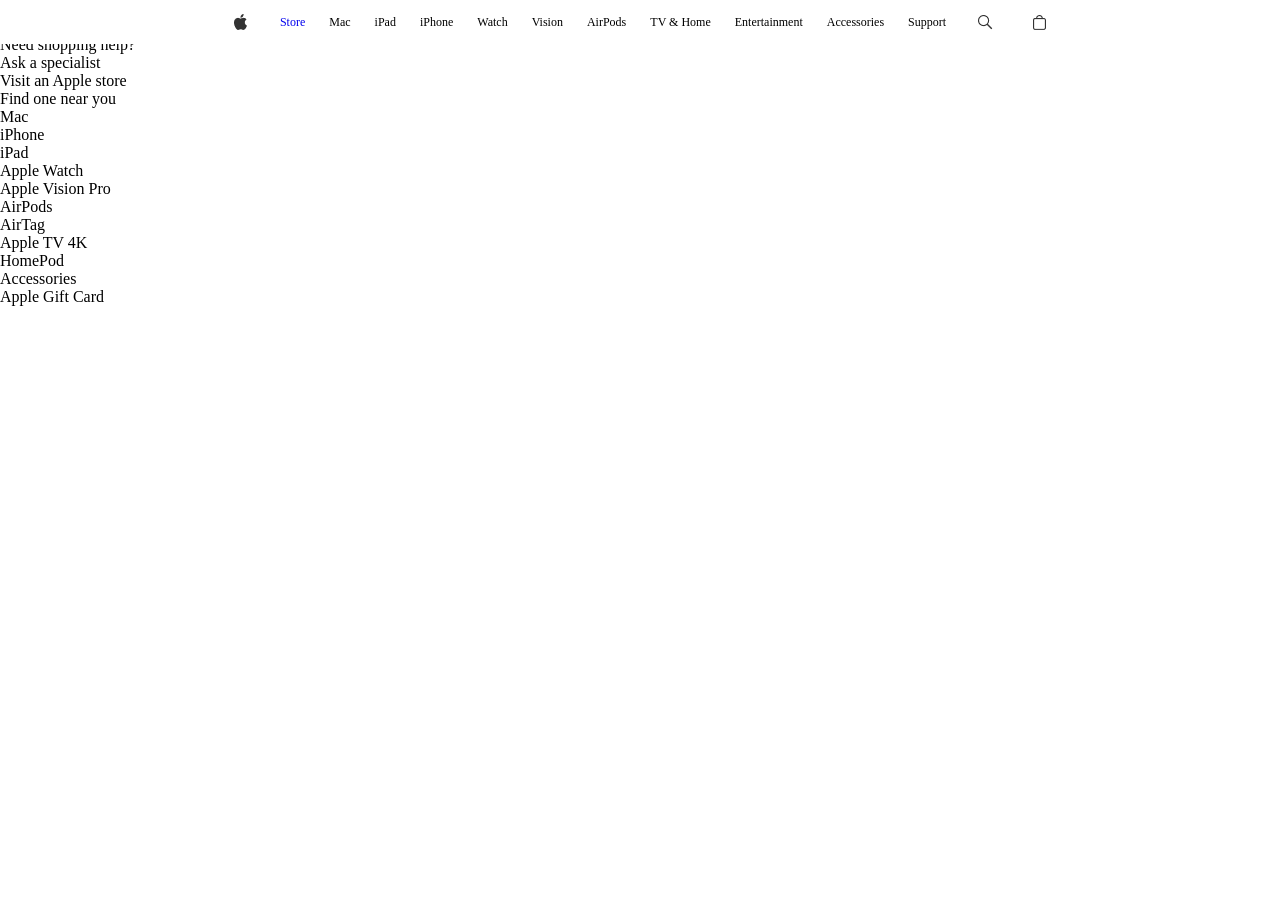
==== store.html @ a8eebcb2 "day2" ====
<!doctype html>
<html lang="en">
  <head>
    <meta charset="UTF-8" />
    <meta name="viewport" content="width=device-width, initial-scale=1.0" />
    <link rel="stylesheet" href="./store.css" />
    <title>Document</title>
  </head>
  <body>
    <header class="header center">
      <div class="header-icon center">
        <img src="./apple-icon.png" />
      </div>
      <a href="./store.html" class="header-link">Store</a>
      <span class="header-link">Mac</span>
      <span class="header-link">iPad</span>
      <span class="header-link">iPhone</span>
      <span class="header-link">Watch</span>
      <span class="header-link">Vision</span>
      <span class="header-link">AirPods</span>
      <span class="header-link">TV & Home</span>
      <span class="header-link">Entertainment</span>
      <span class="header-link">Accessories</span>
      <span class="header-link">Support</span>
      <div class="header-icon center">
        <img src="./search-icon.png" />
      </div>
      <div class="header-icon center">
        <img src="./store-icon.png" />
      </div>
    </header>
    <div>
        <div>
            <p>Store.</p>
            <p>Gift magic this holiday.</p>
        </div>
        <div>
            <div>
                <p>Need shopping help?</p>
                <p>Ask a specialist</p>
            </div>
            <div>
                <p>Visit an Apple store</p>
                <p>Find one near you</p>
            </div>
        </div>
    </div>
    <div>
        <div>Mac</div>
        <div>iPhone</div>
        <div>iPad</div>
        <div>Apple Watch</div>
        <div>Apple Vision Pro</div>
        <div>AirPods</div>
        <div>AirTag</div>
        <div>Apple TV 4K</div>
        <div>HomePod</div>
        <div>Accessories</div>
        <div>Apple Gift Card</div>
    </div>
  </body>
</html>
---- store.css ----
* {
  box-sizing: border-box;
  margin: 0;
  padding: 0;
  font-family: "Inter", serif;
}
.center {
  display: flex;
  align-items: center;
  justify-content: center;
}
.align-center {
  display: flex;
  align-items: center;
}
.justify-center {
  display: flex;
  justify-content: center;
}
.header {
  top: 0;
  z-index: 10;
  height: 44px;
  position: fixed;
  inset-inline: 0;
  column-gap: 24px;
  background-color: white;
}
.header-link {
  font-size: 12px;
  font-weight: 400;
  white-space: nowrap;
  text-decoration: none;
}
.header-icon {
  width: 30px;
}
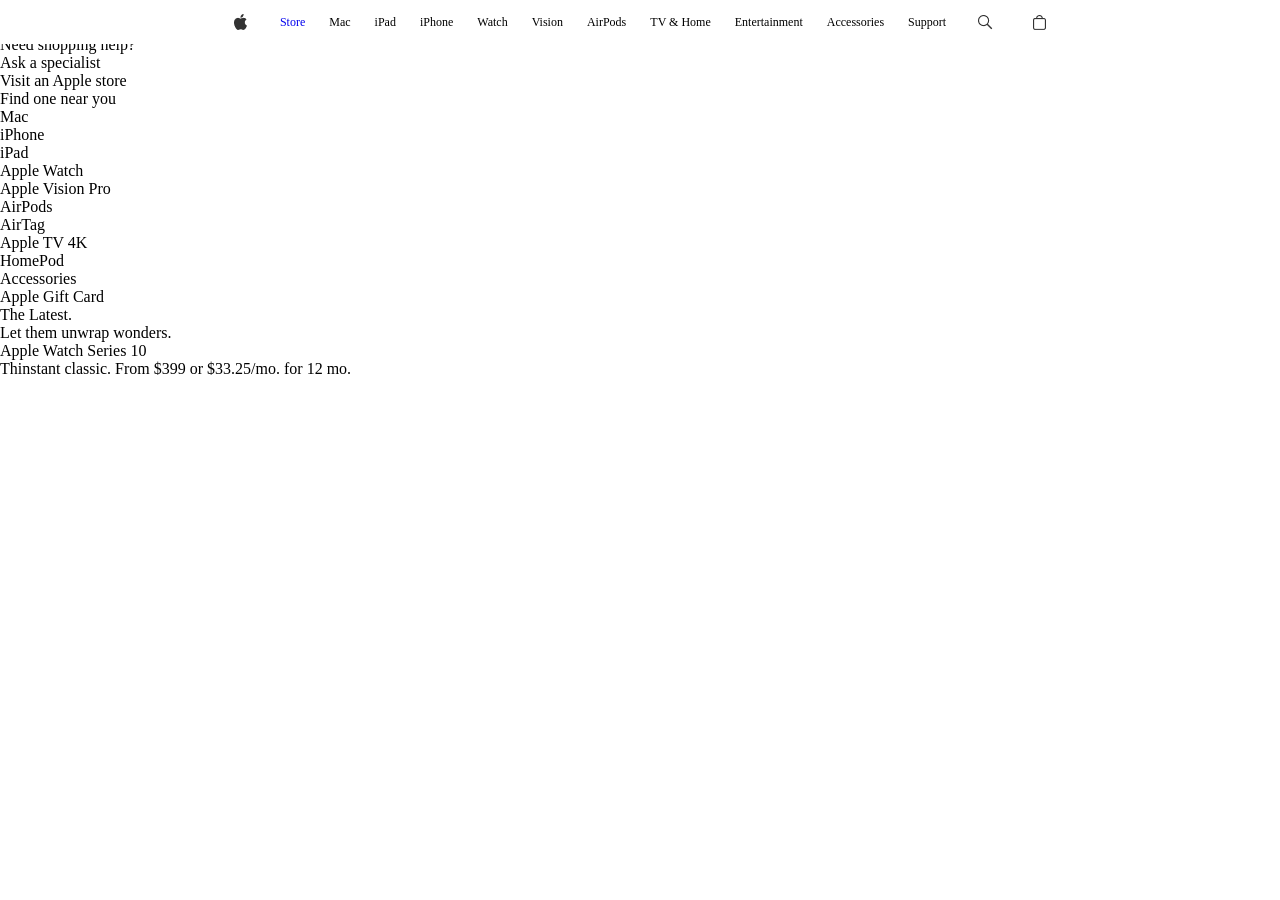
==== commit 1313550d: "day2" ====
--- a/store.html
+++ b/store.html
@@ -30,33 +30,47 @@
       </div>
     </header>
     <div>
+      <div>
+        <p>Store.</p>
+        <p>Gift magic this holiday.</p>
+      </div>
+      <div>
         <div>
-            <p>Store.</p>
-            <p>Gift magic this holiday.</p>
+          <p>Need shopping help?</p>
+          <p>Ask a specialist</p>
         </div>
         <div>
-            <div>
-                <p>Need shopping help?</p>
-                <p>Ask a specialist</p>
-            </div>
-            <div>
-                <p>Visit an Apple store</p>
-                <p>Find one near you</p>
-            </div>
+          <p>Visit an Apple store</p>
+          <p>Find one near you</p>
         </div>
+      </div>
     </div>
     <div>
-        <div>Mac</div>
-        <div>iPhone</div>
-        <div>iPad</div>
-        <div>Apple Watch</div>
-        <div>Apple Vision Pro</div>
-        <div>AirPods</div>
-        <div>AirTag</div>
-        <div>Apple TV 4K</div>
-        <div>HomePod</div>
-        <div>Accessories</div>
-        <div>Apple Gift Card</div>
+      <div>Mac</div>
+      <div>iPhone</div>
+      <div>iPad</div>
+      <div>Apple Watch</div>
+      <div>Apple Vision Pro</div>
+      <div>AirPods</div>
+      <div>AirTag</div>
+      <div>Apple TV 4K</div>
+      <div>HomePod</div>
+      <div>Accessories</div>
+      <div>Apple Gift Card</div>
+    </div>
+    <div>
+      <div>
+        <p>The Latest.</p>
+        <p>Let them unwrap wonders.</p>
+      </div>
+      <div>
+        <div>
+          <div>
+            <p>Apple Watch Series 10</p>
+            <p>Thinstant classic. From $399 or $33.25/mo. for 12 mo.</p>
+          </div>
+        </div>
+      </div>
     </div>
   </body>
 </html>
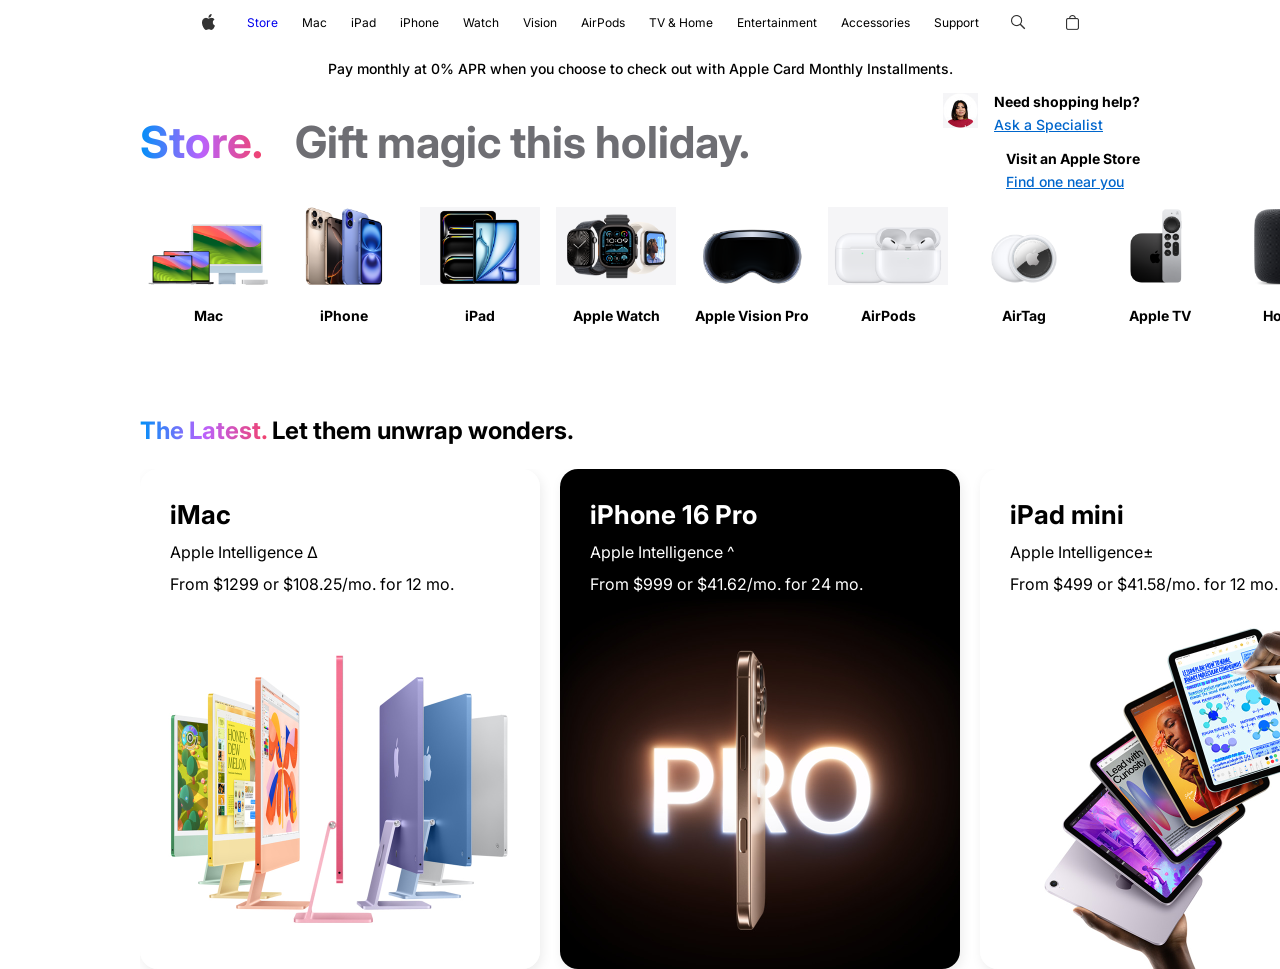
==== commit 1ac7afbd: "day4" ====
--- a/store.html
+++ b/store.html
@@ -7,67 +7,165 @@
     <title>Document</title>
   </head>
   <body>
-    <header class="header center">
-      <div class="header-icon center">
-        <img src="./apple-icon.png" />
+    <div class="layout">
+      <header class="header center">
+        <div class="header-icon center">
+          <img src="./apple-icon.png" />
+        </div>
+        <a href="./store.html" class="header-link">Store</a>
+        <span class="header-link">Mac</span>
+        <span class="header-link">iPad</span>
+        <span class="header-link">iPhone</span>
+        <span class="header-link">Watch</span>
+        <span class="header-link">Vision</span>
+        <span class="header-link">AirPods</span>
+        <span class="header-link">TV & Home</span>
+        <span class="header-link">Entertainment</span>
+        <span class="header-link">Accessories</span>
+        <span class="header-link">Support</span>
+        <div class="header-icon center">
+          <img src="./search-icon.png" />
+        </div>
+        <div class="header-icon center">
+          <img src="./store-icon.png" />
+        </div>
+      </header>
+      <div class="banner">
+        Pay monthly at 0% APR when you choose to check out with Apple Card
+        Monthly Installments.
       </div>
-      <a href="./store.html" class="header-link">Store</a>
-      <span class="header-link">Mac</span>
-      <span class="header-link">iPad</span>
-      <span class="header-link">iPhone</span>
-      <span class="header-link">Watch</span>
-      <span class="header-link">Vision</span>
-      <span class="header-link">AirPods</span>
-      <span class="header-link">TV & Home</span>
-      <span class="header-link">Entertainment</span>
-      <span class="header-link">Accessories</span>
-      <span class="header-link">Support</span>
-      <div class="header-icon center">
-        <img src="./search-icon.png" />
-      </div>
-      <div class="header-icon center">
-        <img src="./store-icon.png" />
-      </div>
-    </header>
-    <div>
-      <div>
-        <p>Store.</p>
-        <p>Gift magic this holiday.</p>
-      </div>
-      <div>
-        <div>
-          <p>Need shopping help?</p>
-          <p>Ask a specialist</p>
+      <div class="store">
+        <div class="store-header center">
+          <p class="header-title rainbow">Store.</p>
+          <p class="header-subtitle">Gift magic this holiday.</p>
         </div>
-        <div>
-          <p>Visit an Apple store</p>
-          <p>Find one near you</p>
+        <div class="store-support">
+          <div class="support-title">
+            <div class="support-icon">
+              <img src="./store-specialist.png" alt="" />
+            </div>
+            <div class="support-detail">
+              <p class="support-header">Need shopping help?</p>
+              <a href="" class="link">Ask a Specialist</a>
+            </div>
+          </div>
+          <div class="support-title">
+            <div class="support-icon"></div>
+            <div class="support-detail">
+              <p class="support-header">Visit an Apple Store</p>
+              <a href="" class="link">Find one near you</a>
+            </div>
+          </div>
         </div>
       </div>
-    </div>
-    <div>
-      <div>Mac</div>
-      <div>iPhone</div>
-      <div>iPad</div>
-      <div>Apple Watch</div>
-      <div>Apple Vision Pro</div>
-      <div>AirPods</div>
-      <div>AirTag</div>
-      <div>Apple TV 4K</div>
-      <div>HomePod</div>
-      <div>Accessories</div>
-      <div>Apple Gift Card</div>
-    </div>
-    <div>
-      <div>
-        <p>The Latest.</p>
-        <p>Let them unwrap wonders.</p>
+      <div class="category">
+        <div class="product">
+          <img src="./2.png" alt="" class="product-img" />
+          <p class="product-name">Mac</p>
+        </div>
+        <div class="product">
+          <img src="./3.png" alt="" class="product-img" />
+          <p class="product-name">iPhone</p>
+        </div>
+        <div class="product">
+          <img src="./4.png" alt="" class="product-img" />
+          <p class="product-name">iPad</p>
+        </div>
+        <div class="product">
+          <img src="./5.png" alt="" class="product-img" />
+          <p class="product-name">Apple Watch</p>
+        </div>
+        <div class="product">
+          <img src="./6.png" alt="" class="product-img" />
+          <p class="product-name">Apple Vision Pro</p>
+        </div>
+        <div class="product">
+          <img src="./7.png" alt="" class="product-img" />
+          <p class="product-name">AirPods</p>
+        </div>
+        <div class="product">
+          <img src="./8.png" alt="" class="product-img" />
+          <p class="product-name">AirTag</p>
+        </div>
+        <div class="product">
+          <img src="./9.png" alt="" class="product-img" />
+          <p class="product-name">Apple TV</p>
+        </div>
+        <div class="product">
+          <img src="./10.png" alt="" class="product-img" />
+          <p class="product-name">HomePod</p>
+        </div>
+        <div class="product">
+          <img src="./11.png" alt="" class="product-img" />
+          <p class="product-name">Accessories</p>
+        </div>
+        <div class="product">
+          <img src="./1.png" alt="" class="product-img" />
+          <p class="product-name">Apple Gift Card</p>
+        </div>
       </div>
-      <div>
-        <div>
-          <div>
-            <p>Apple Watch Series 10</p>
-            <p>Thinstant classic. From $399 or $33.25/mo. for 12 mo.</p>
+      <div class="latest-product">
+        <div class="lt-header">
+          <p class="lt-header-title rainbow">The Latest.</p>
+          <p class="lt-header-subtitle">Let them unwrap wonders.</p>
+        </div>
+        <div class="lt-card">
+          <div class="card" style="background-image: url(./1.jpeg)">
+            <p class="title">iMac</p>
+            <p class="subtitle">Apple Intelligence ∆</p>
+            <p class="subtitle">From $1299 or $108.25/mo. for 12 mo.</p>
+          </div>
+          <div class="card" style="background-image: url(./2.jpeg)">
+            <p class="title white-text">iPhone 16 Pro</p>
+            <p class="subtitle white-text">Apple Intelligence ^</p>
+            <p class="subtitle white-text">From $999 or $41.62/mo. for 24 mo.</p>
+          </div>
+          <div class="card" style="background-image: url(./3.jpeg)">
+            <p class="title">iPad mini</p>
+            <p class="subtitle">Apple Intelligence±</p>
+            <p class="subtitle">From $499 or $41.58/mo. for 12 mo.</p>
+          </div>
+          <div class="card" style="background-image: url(./4.jpeg)">
+            <p class="title">Apple Watch Series 10</p>
+            <p class="subtitle">Thinstant classic.</p>
+            <p class="subtitle">From $399 or $33.25/mo. for 12 mo.</p>
+          </div>
+          <div class="card" style="background-image: url(./5.jpeg)">
+            <p class="title">AirPods 4</p>
+            <p class="subtitle">Iconic. Now supersonic.</p>
+            <p class="subtitle">
+              Starting at $129 with Active Noise Cancellation $179
+            </p>
+          </div>
+          <div class="card" style="background-image: url(./6.jpeg)">
+            <p class="title white-text">iPhone 16</p>
+            <p class="subtitle white-text">Apple Intelligence ∆</p>
+            <p class="subtitle white-text">From $799 or $33.29/mo. for 24 mo.</p>
+          </div>
+          <div class="card" style="background-image: url(./7.jpeg)">
+            <p class="title white-text">Apple Watch Ultra 2</p>
+            <p class="subtitle white-text">New finish. Never quit.</p>
+            <p class="subtitle white-text">From $799 or $66.58/mo. for 12 mo.</p>
+          </div>
+          <div class="card" style="background-image: url(./8.jpeg)">
+            <p class="title">Apple Vision Pro</p>
+            <p class="subtitle">Welcome to the era of spatial computing.</p>
+            <p class="subtitle">From $3499</p>
+          </div>
+          <div class="card" style="background-image: url(./9.jpeg)">
+            <p class="title">MacBook Air</p>
+            <p class="subtitle">Designed to go places.</p>
+            <p class="subtitle">From $999 or $83.25/mo. for 12 mo.</p>
+          </div>
+          <div class="card" style="background-image: url(./10.jpeg)">
+            <p class="title white-text">iPad Pro</p>
+            <p class="subtitle white-text">Apple Intelligence±</p>
+            <p class="subtitle white-text">From $999 or $83.25/mo. for 12 mo.</p>
+          </div>
+          <div class="card" style="background-image: url(./11.jpeg)">
+            <p class="title">iPad Air</p>
+            <p class="subtitle">Apple Intelligence±</p>
+            <p class="subtitle">From $599 or $49.91/mo. for 12 mo.</p>
           </div>
         </div>
       </div>
--- a/store.css
+++ b/store.css
@@ -1,8 +1,13 @@
+@import url("https://fonts.googleapis.com/css2?family=Inter:ital,opsz,wght@0,14..32,100..900;1,14..32,100..900&display=swap");
+
 * {
   box-sizing: border-box;
   margin: 0;
   padding: 0;
   font-family: "Inter", serif;
+}
+.layout {
+  padding: 0 140px;
 }
 .center {
   display: flex;
@@ -34,4 +39,124 @@
 }
 .header-icon {
   width: 30px;
+}
+.banner {
+  text-align: center;
+  font-size: 14px;
+  font-weight: 500;
+  padding: 16px 31px;
+  margin-top: 44px;
+}
+.store {
+  display: flex;
+  justify-content: space-between;
+}
+.store-header {
+  column-gap: 32px;
+}
+.rainbow {
+  color: transparent;
+  background: linear-gradient(90deg, #0090f7 0%, #ba62fc 50%, #f2416b 100%);
+  -webkit-background-clip: text;
+  background-clip: text;
+}
+.header-title {
+  font-size: 44px;
+  font-weight: 700;
+}
+.header-subtitle {
+  font-size: 44px;
+  font-weight: 700;
+  color: #6e6e73;
+}
+.store-support {
+  display: flex;
+  row-gap: 16px;
+  flex-direction: column;
+}
+.support-title {
+  display: flex;
+  column-gap: 16px;
+  justify-content: space-between;
+}
+.support-icon {
+  width: 35px;
+  height: 35px;
+}
+.support-header {
+  font-size: 14px;
+  font-weight: 700;
+  margin-bottom: 4px;
+}
+.link {
+  font-size: 14px;
+  font-weight: 500;
+  color: #0066cc;
+}
+.category {
+  display: flex;
+  justify-content: space-between;
+  margin-bottom: 80px;
+}
+.product {
+  width: 136px;
+  height: 145px;
+  padding: 16px 8px;
+}
+.product-img {
+  width: 120px;
+  height: 78px;
+}
+.product-name {
+  font-size: 14px;
+  font-weight: 700;
+  padding-top: 18px;
+  text-align: center;
+}
+.lt-header {
+  display: flex;
+  column-gap: 4px;
+  align-items: center;
+  margin-bottom: 24px;
+}
+.lt-header-title {
+  font-size: 24px;
+  font-weight: 700;
+}
+.lt-header-subtitle {
+  font-size: 24px;
+  font-weight: 700;
+}
+.card {
+  width: 400px;
+  height: 500px;
+  padding: 30px;
+  display: flex;
+  flex-shrink: 0;
+  cursor: pointer;
+  row-gap: 12px;
+  border-radius: 18px;
+  flex-direction: column;
+  scroll-snap-align: start;
+  box-shadow: rgba(0, 0, 0, 0.08) 2px 4px 12px 0px;
+  background-position: center;
+  background-repeat: no-repeat;
+  background-size: cover;
+}
+.title {
+  font-size: 26px;
+  font-weight: 700;
+}
+.white-text {
+  color: white;
+}
+.lt-card {
+  width: 100vw;
+  display: flex;
+  column-gap: 20px;
+  overflow-x: scroll;
+  scroll-snap-type: x mandatory;
+}
+.lt-card::-webkit-scrollbar {
+  display: none;
 }
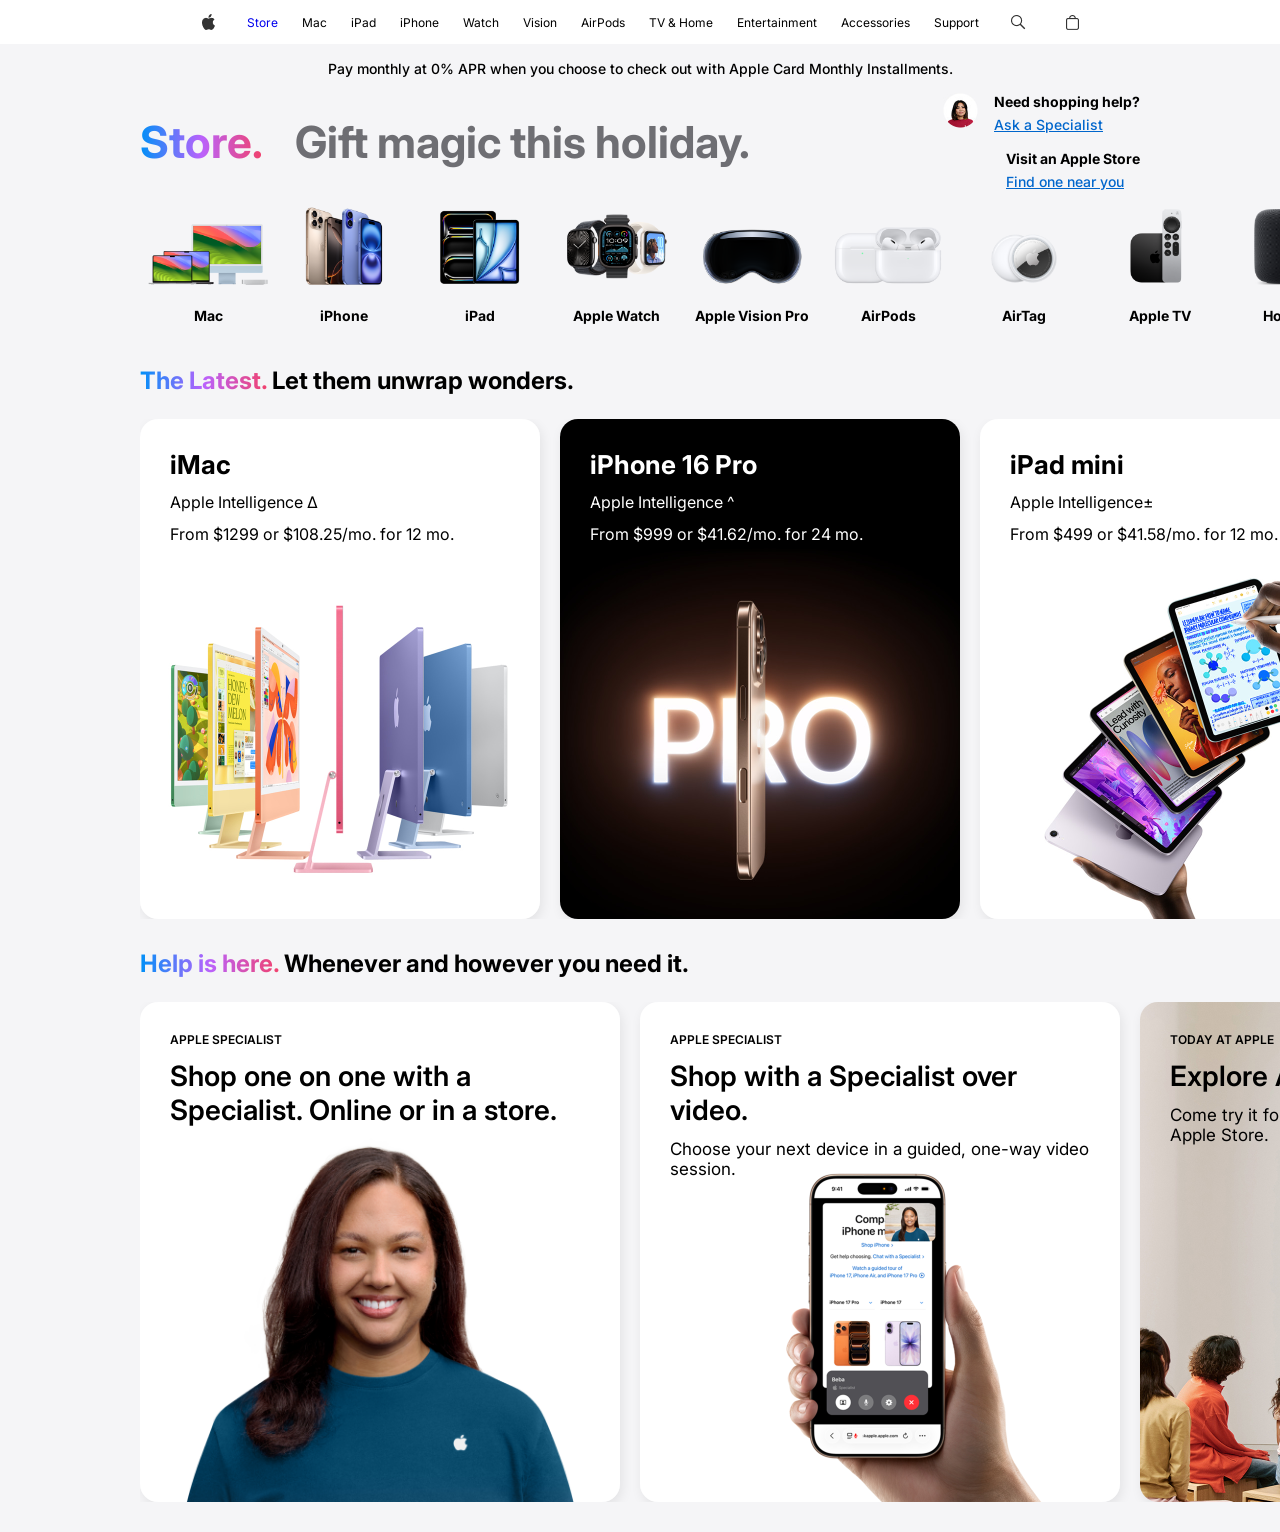
==== commit 01f81bde: "day4" ====
--- a/store.html
+++ b/store.html
@@ -42,7 +42,7 @@
         <div class="store-support">
           <div class="support-title">
             <div class="support-icon">
-              <img src="./store-specialist.png" alt="" />
+              <img src="./store-specialist.png" alist="" />
             </div>
             <div class="support-detail">
               <p class="support-header">Need shopping help?</p>
@@ -60,56 +60,56 @@
       </div>
       <div class="category">
         <div class="product">
-          <img src="./2.png" alt="" class="product-img" />
+          <img src="./2.png" alist="" class="product-img" />
           <p class="product-name">Mac</p>
         </div>
         <div class="product">
-          <img src="./3.png" alt="" class="product-img" />
+          <img src="./3.png" alist="" class="product-img" />
           <p class="product-name">iPhone</p>
         </div>
         <div class="product">
-          <img src="./4.png" alt="" class="product-img" />
+          <img src="./4.png" alist="" class="product-img" />
           <p class="product-name">iPad</p>
         </div>
         <div class="product">
-          <img src="./5.png" alt="" class="product-img" />
+          <img src="./5.png" alist="" class="product-img" />
           <p class="product-name">Apple Watch</p>
         </div>
         <div class="product">
-          <img src="./6.png" alt="" class="product-img" />
+          <img src="./6.png" alist="" class="product-img" />
           <p class="product-name">Apple Vision Pro</p>
         </div>
         <div class="product">
-          <img src="./7.png" alt="" class="product-img" />
+          <img src="./7.png" alist="" class="product-img" />
           <p class="product-name">AirPods</p>
         </div>
         <div class="product">
-          <img src="./8.png" alt="" class="product-img" />
+          <img src="./8.png" alist="" class="product-img" />
           <p class="product-name">AirTag</p>
         </div>
         <div class="product">
-          <img src="./9.png" alt="" class="product-img" />
+          <img src="./9.png" alist="" class="product-img" />
           <p class="product-name">Apple TV</p>
         </div>
         <div class="product">
-          <img src="./10.png" alt="" class="product-img" />
+          <img src="./10.png" alist="" class="product-img" />
           <p class="product-name">HomePod</p>
         </div>
         <div class="product">
-          <img src="./11.png" alt="" class="product-img" />
+          <img src="./11.png" alist="" class="product-img" />
           <p class="product-name">Accessories</p>
         </div>
         <div class="product">
-          <img src="./1.png" alt="" class="product-img" />
+          <img src="./1.png" alist="" class="product-img" />
           <p class="product-name">Apple Gift Card</p>
         </div>
       </div>
-      <div class="latest-product">
-        <div class="lt-header">
-          <p class="lt-header-title rainbow">The Latest.</p>
-          <p class="lt-header-subtitle">Let them unwrap wonders.</p>
-        </div>
-        <div class="lt-card">
+      <div class="list">
+        <div class="list-header">
+          <p class="list-header-title rainbow">The Latest.</p>
+          <p class="list-header-subtitle">Let them unwrap wonders.</p>
+        </div>
+        <div class="list-card">
           <div class="card" style="background-image: url(./1.jpeg)">
             <p class="title">iMac</p>
             <p class="subtitle">Apple Intelligence ∆</p>
@@ -118,7 +118,9 @@
           <div class="card" style="background-image: url(./2.jpeg)">
             <p class="title white-text">iPhone 16 Pro</p>
             <p class="subtitle white-text">Apple Intelligence ^</p>
-            <p class="subtitle white-text">From $999 or $41.62/mo. for 24 mo.</p>
+            <p class="subtitle white-text">
+              From $999 or $41.62/mo. for 24 mo.
+            </p>
           </div>
           <div class="card" style="background-image: url(./3.jpeg)">
             <p class="title">iPad mini</p>
@@ -140,12 +142,16 @@
           <div class="card" style="background-image: url(./6.jpeg)">
             <p class="title white-text">iPhone 16</p>
             <p class="subtitle white-text">Apple Intelligence ∆</p>
-            <p class="subtitle white-text">From $799 or $33.29/mo. for 24 mo.</p>
+            <p class="subtitle white-text">
+              From $799 or $33.29/mo. for 24 mo.
+            </p>
           </div>
           <div class="card" style="background-image: url(./7.jpeg)">
-            <p class="title white-text">Apple Watch Ultra 2</p>
+            <p class="title white-text">Apple Watch Ulistra 2</p>
             <p class="subtitle white-text">New finish. Never quit.</p>
-            <p class="subtitle white-text">From $799 or $66.58/mo. for 12 mo.</p>
+            <p class="subtitle white-text">
+              From $799 or $66.58/mo. for 12 mo.
+            </p>
           </div>
           <div class="card" style="background-image: url(./8.jpeg)">
             <p class="title">Apple Vision Pro</p>
@@ -160,7 +166,9 @@
           <div class="card" style="background-image: url(./10.jpeg)">
             <p class="title white-text">iPad Pro</p>
             <p class="subtitle white-text">Apple Intelligence±</p>
-            <p class="subtitle white-text">From $999 or $83.25/mo. for 12 mo.</p>
+            <p class="subtitle white-text">
+              From $999 or $83.25/mo. for 12 mo.
+            </p>
           </div>
           <div class="card" style="background-image: url(./11.jpeg)">
             <p class="title">iPad Air</p>
@@ -169,6 +177,52 @@
           </div>
         </div>
       </div>
+      <div class="list">
+        <div class="list-header">
+          <p class="list-header-title rainbow">Help is here.</p>
+          <p class="list-header-subtitle">Whenever and however you need it.</p>
+        </div>
+        <div class="card-list">
+          <div class="help-card" style="background-image: url(./1-1.jpg)">
+            <p class="help-header">APPLE SPECIALIST</p>
+            <p class="help-title">
+              Shop one on one with a Specialist. Online or in a store.
+            </p>
+            <p class="help-subtitle"></p>
+          </div>
+          <div class="help-card" style="background-image: url(./1-2.jpg)">
+            <p class="help-header">APPLE SPECIALIST</p>
+            <p class="help-title">Shop with a Specialist over video.</p>
+            <p class="help-subtitle">
+              Choose your next device in a guided, one-way video session.
+            </p>
+          </div>
+          <div class="help-card" style="background-image: url(./1-3.jpg)">
+            <p class="help-header">TODAY AT APPLE</p>
+            <p class="help-title">Explore Apple Intelligence</p>
+            <p class="help-subtitle">
+              Come try it for yourself in a free session at the Apple Store.
+            </p>
+          </div>
+          <div class="help-card" style="background-image: url(./1-4.jpg)">
+            <p class="help-header">TODAY AT APPLE</p>
+            <p class="help-title">Join free sessions at your Apple Store.</p>
+            <p class="help-subtitle">
+              Learn about the lates features and how to go further with your
+              Apple devices.
+            </p>
+          </div>
+          <div class="help-card" style="background-image: url(./1-5.jpg)">
+            <p class="help-header">PERSONAL SETUP</p>
+            <p class="help-title">
+              Set up your new device with help from a Specialist.
+            </p>
+            <p class="help-subtitle">
+              Set up your new device with help from a Specialist.
+            </p>
+          </div>
+        </div>
+      </div>
     </div>
   </body>
 </html>
--- a/store.css
+++ b/store.css
@@ -8,6 +8,8 @@
 }
 .layout {
   padding: 0 140px;
+  overflow-x: hidden;
+  background-color: #f5f5f7;
 }
 .center {
   display: flex;
@@ -96,7 +98,6 @@
 .category {
   display: flex;
   justify-content: space-between;
-  margin-bottom: 80px;
 }
 .product {
   width: 136px;
@@ -113,17 +114,17 @@
   padding-top: 18px;
   text-align: center;
 }
-.lt-header {
+.list-header {
   display: flex;
   column-gap: 4px;
   align-items: center;
   margin-bottom: 24px;
 }
-.lt-header-title {
+.list-header-title {
   font-size: 24px;
   font-weight: 700;
 }
-.lt-header-subtitle {
+.list-header-subtitle {
   font-size: 24px;
   font-weight: 700;
 }
@@ -150,13 +151,56 @@
 .white-text {
   color: white;
 }
-.lt-card {
+.list-card {
   width: 100vw;
   display: flex;
   column-gap: 20px;
   overflow-x: scroll;
   scroll-snap-type: x mandatory;
-}
-.lt-card::-webkit-scrollbar {
+  padding-right: 280px;
+}
+.list-card::-webkit-scrollbar {
+  display: none;
+}
+.list {
+  margin:  30px 0;
+}
+.help-card {
+  width: 480px;
+  height: 500px;
+  padding: 30px;
+  display: flex;
+  flex-shrink: 0;
+  cursor: pointer;
+  row-gap: 12px;
+  border-radius: 18px;
+  flex-direction: column;
+  scroll-snap-align: start;
+  box-shadow: rgba(0, 0, 0, 0.08) 2px 4px 12px 0px;
+  background-position: center;
+  background-repeat: no-repeat;
+  background-size: cover;
+}
+.card-list {
+  width: 100vw;
+  display: flex;
+  column-gap: 20px;
+  overflow-x: scroll;
+  scroll-snap-type: x mandatory;
+  padding-right: 280px;
+}
+.help-header {
+  font-size: 12px;
+  font-weight: 600;
+}
+.help-title {
+  font-size: 28px;
+  font-weight: 600;
+}
+.help-subtitle {
+  font-size: 17px;
+  font-weight: 400;
+}
+.card-list::-webkit-scrollbar {
   display: none;
 }
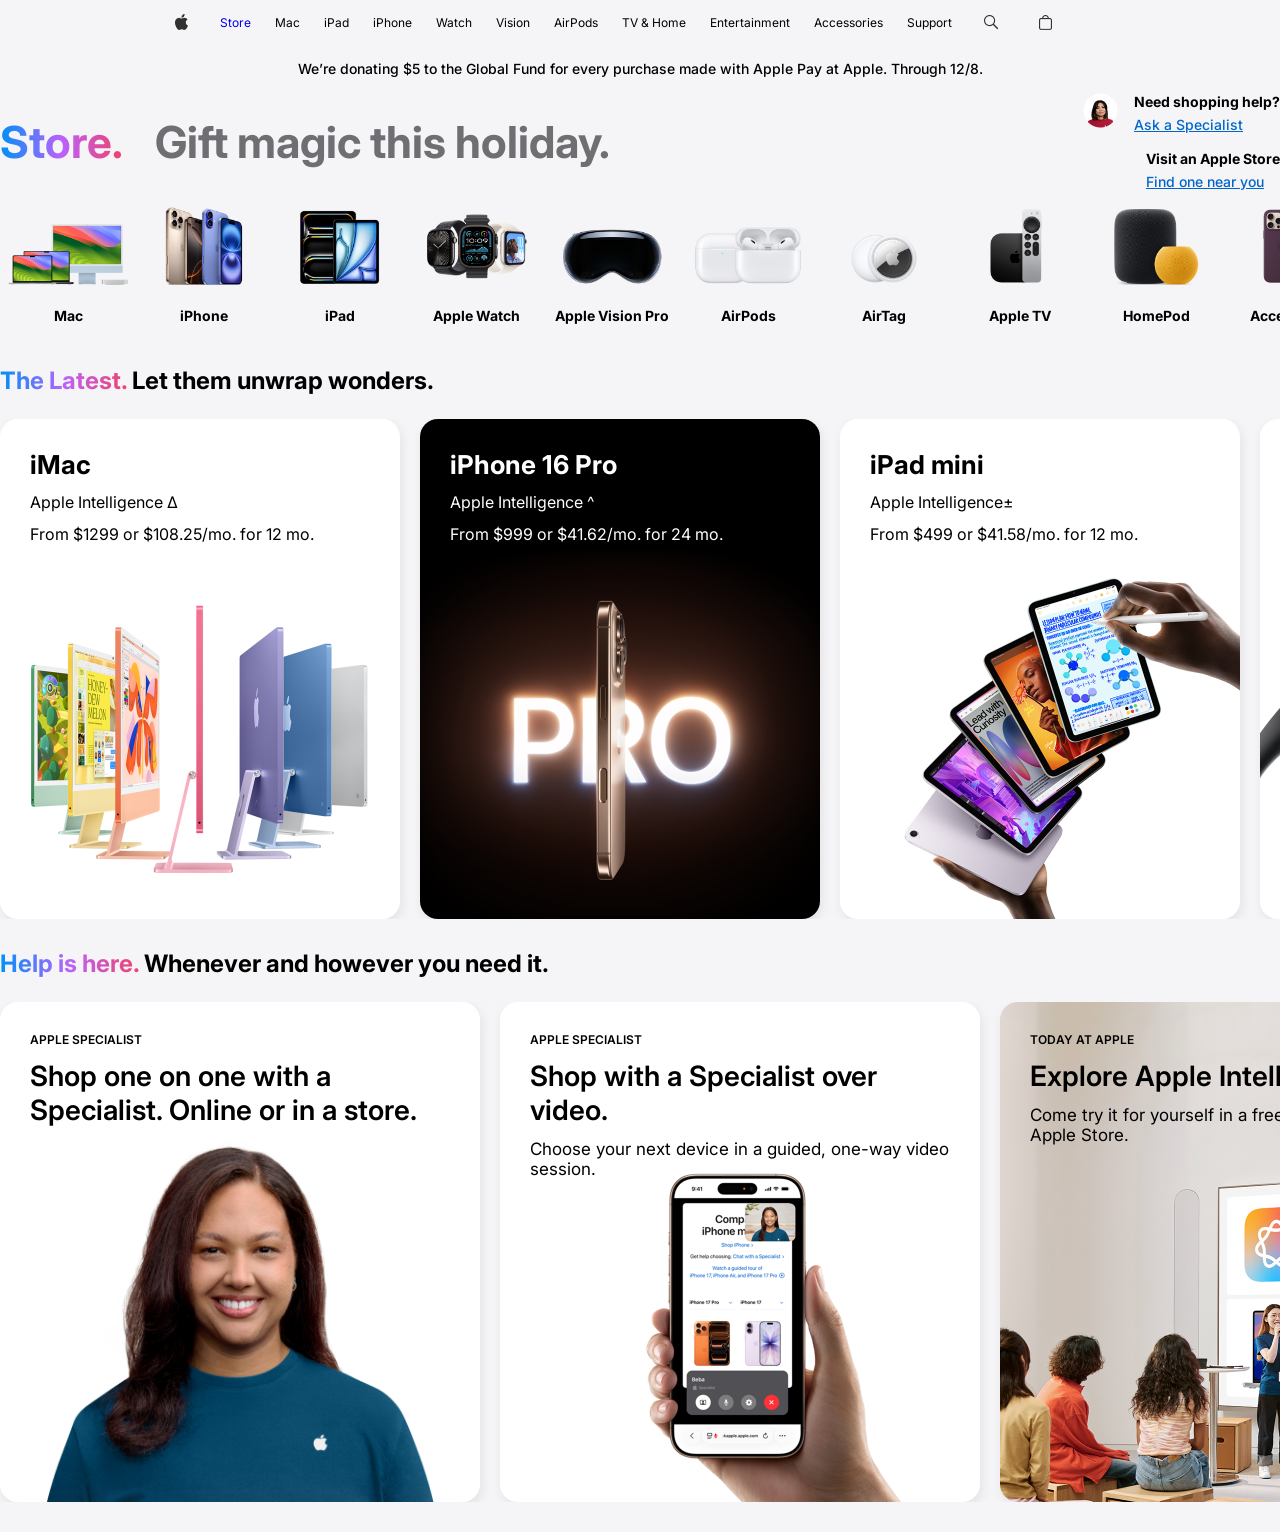
==== commit e057e3c8: "responsive" ====
--- a/store.html
+++ b/store.html
@@ -9,31 +9,40 @@
   <body>
     <div class="layout">
       <header class="header center">
+      <div class="header-icon center">
+        <img src="./apple-logo.png" alt="Apple Logo" />
+      </div>
+
+      <a href="./store.html" class="header-link">Store</a>
+      <span class="header-link">Mac</span>
+      <span class="header-link">iPad</span>
+      <span class="header-link">iPhone</span>
+      <span class="header-link">Watch</span>
+      <span class="header-link">Vision</span>
+      <span class="header-link">AirPods</span>
+      <span class="header-link">TV & Home</span>
+      <span class="header-link">Entertainment</span>
+      <span class="header-link">Accessories</span>
+      <span class="header-link">Support</span>
+
+      <div class="header-icons center">
         <div class="header-icon center">
-          <img src="./apple-icon.png" />
-        </div>
-        <a href="./store.html" class="header-link">Store</a>
-        <span class="header-link">Mac</span>
-        <span class="header-link">iPad</span>
-        <span class="header-link">iPhone</span>
-        <span class="header-link">Watch</span>
-        <span class="header-link">Vision</span>
-        <span class="header-link">AirPods</span>
-        <span class="header-link">TV & Home</span>
-        <span class="header-link">Entertainment</span>
-        <span class="header-link">Accessories</span>
-        <span class="header-link">Support</span>
+          <img src="./search-icon.png" alt="Search Icon" />
+        </div>
+
         <div class="header-icon center">
-          <img src="./search-icon.png" />
-        </div>
+          <img src="./cart-icon.png" alt="Cart Icon" />
+        </div>
+
         <div class="header-icon center">
-          <img src="./store-icon.png" />
-        </div>
-      </header>
-      <div class="banner">
-        Pay monthly at 0% APR when you choose to check out with Apple Card
-        Monthly Installments.
-      </div>
+          <img src="./menu-icon.png" alt="Menu Icon" class="menu-icon" />
+        </div>
+      </div>
+    </header>
+      <div class="donation-banner">
+      We’re donating $5 to the Global Fund for every purchase made with
+      Apple Pay at Apple. Through 12/8.
+    </div>
       <div class="store">
         <div class="store-header center">
           <p class="header-title rainbow">Store.</p>
--- a/store.css
+++ b/store.css
@@ -6,8 +6,7 @@
   padding: 0;
   font-family: "Inter", serif;
 }
-.layout {
-  padding: 0 140px;
+body {
   overflow-x: hidden;
   background-color: #f5f5f7;
 }
@@ -31,23 +30,34 @@
   position: fixed;
   inset-inline: 0;
   column-gap: 24px;
-  background-color: white;
-}
+  background-color: #f5f5f7;
+}
+
 .header-link {
   font-size: 12px;
   font-weight: 400;
   white-space: nowrap;
   text-decoration: none;
 }
+
+.header-icons {
+  column-gap: 24px;
+}
+
 .header-icon {
   width: 30px;
 }
-.banner {
-  text-align: center;
-  font-size: 14px;
+
+.menu-icon {
+  display: none;
+}
+.donation-banner {
+  font-size: 14px;
+  margin-top: 44px;
+  color: black;
   font-weight: 500;
   padding: 16px 31px;
-  margin-top: 44px;
+  text-align: center;
 }
 .store {
   display: flex;
@@ -157,13 +167,12 @@
   column-gap: 20px;
   overflow-x: scroll;
   scroll-snap-type: x mandatory;
-  padding-right: 280px;
 }
 .list-card::-webkit-scrollbar {
   display: none;
 }
 .list {
-  margin:  30px 0;
+  margin: 30px 0;
 }
 .help-card {
   width: 480px;
@@ -187,7 +196,6 @@
   column-gap: 20px;
   overflow-x: scroll;
   scroll-snap-type: x mandatory;
-  padding-right: 280px;
 }
 .help-header {
   font-size: 12px;
@@ -203,4 +211,31 @@
 }
 .card-list::-webkit-scrollbar {
   display: none;
-}+}
+@media (max-width: 1279px) {
+  .header {
+    height: 48px;
+    justify-content: space-between;
+  }
+
+  .header-link {
+    display: none;
+  }
+
+  .header-icons {
+    column-gap: 0;
+  }
+
+  .header-icon {
+    width: 48px;
+  }
+
+  .menu-icon {
+    display: block;
+  }
+
+  .donation-banner {
+    margin-top: 48px;
+    padding-block: 12px;
+  }
+}
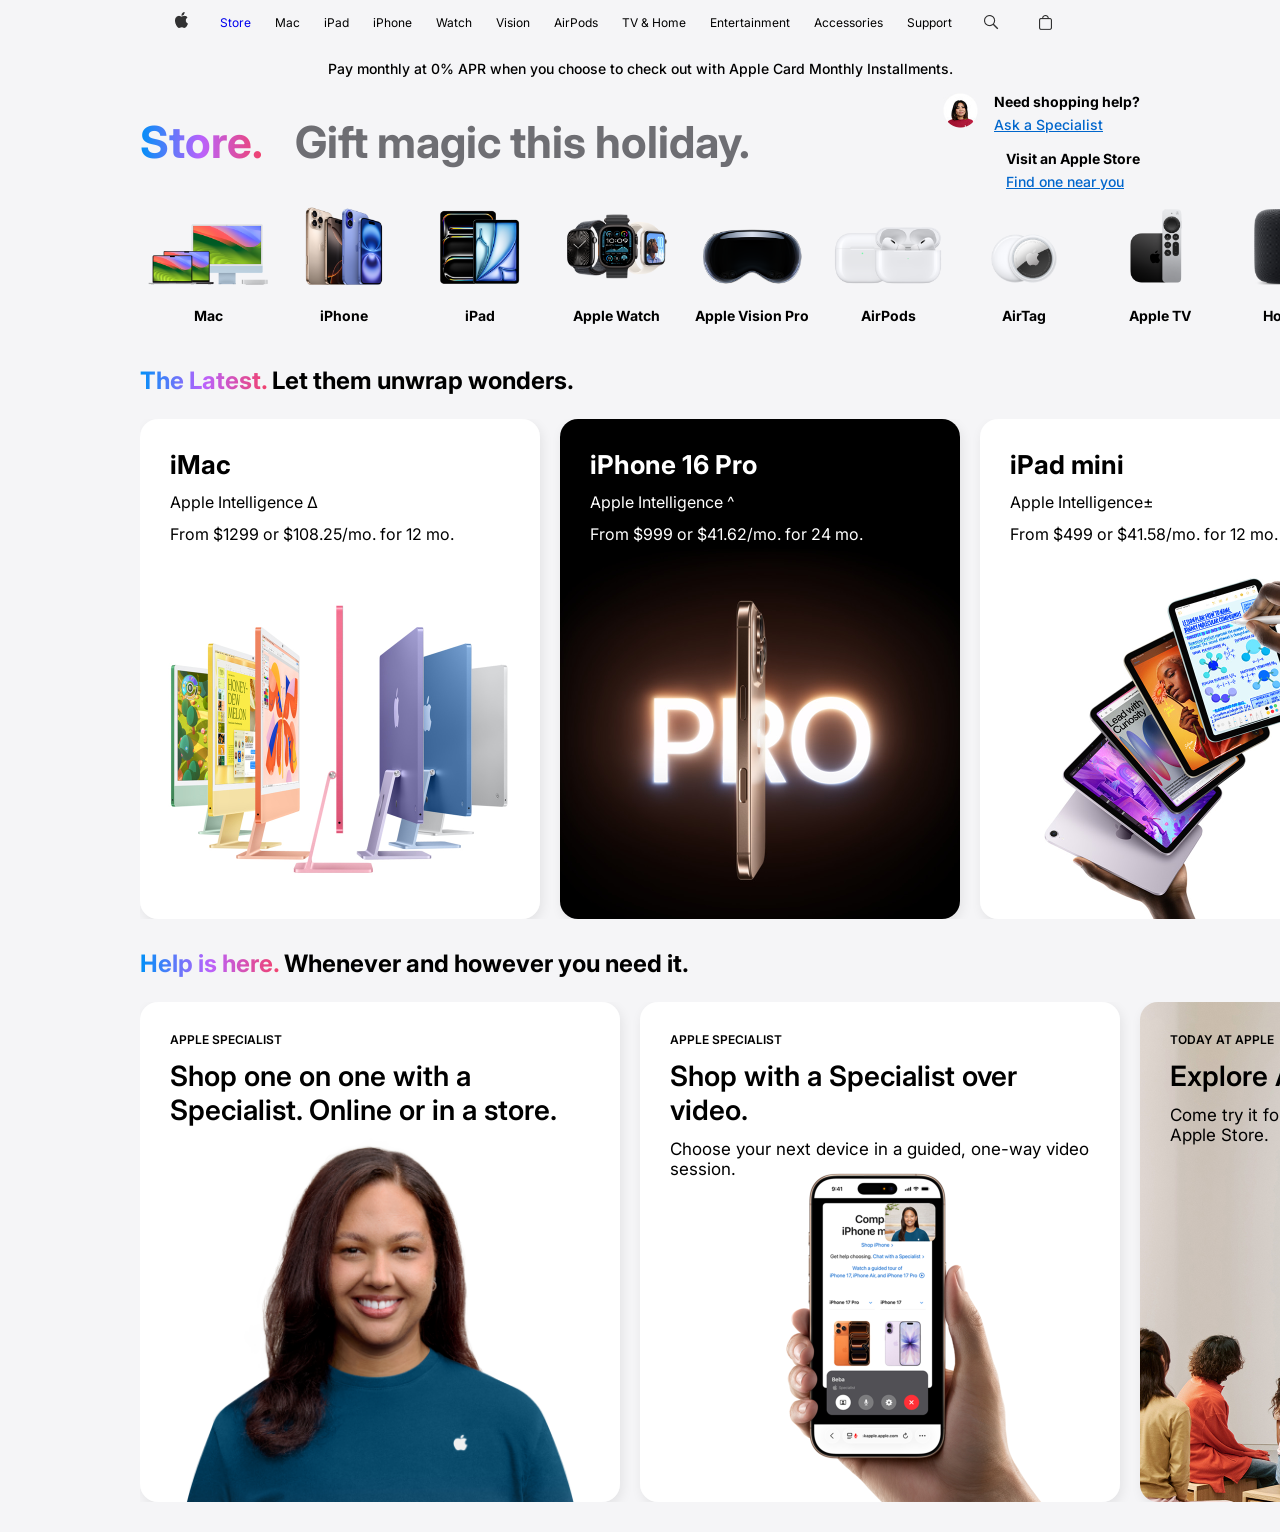
==== commit 0347632d: "finish" ====
--- a/store.html
+++ b/store.html
@@ -9,40 +9,42 @@
   <body>
     <div class="layout">
       <header class="header center">
-      <div class="header-icon center">
-        <img src="./apple-logo.png" alt="Apple Logo" />
-      </div>
-
-      <a href="./store.html" class="header-link">Store</a>
-      <span class="header-link">Mac</span>
-      <span class="header-link">iPad</span>
-      <span class="header-link">iPhone</span>
-      <span class="header-link">Watch</span>
-      <span class="header-link">Vision</span>
-      <span class="header-link">AirPods</span>
-      <span class="header-link">TV & Home</span>
-      <span class="header-link">Entertainment</span>
-      <span class="header-link">Accessories</span>
-      <span class="header-link">Support</span>
-
-      <div class="header-icons center">
         <div class="header-icon center">
-          <img src="./search-icon.png" alt="Search Icon" />
-        </div>
-
-        <div class="header-icon center">
-          <img src="./cart-icon.png" alt="Cart Icon" />
-        </div>
-
-        <div class="header-icon center">
-          <img src="./menu-icon.png" alt="Menu Icon" class="menu-icon" />
-        </div>
-      </div>
-    </header>
+          <a href="./index.html"
+            ><img src="./apple-logo.png" alt="Apple Logo"
+          /></a>
+        </div>
+
+        <a href="./store.html" class="header-link">Store</a>
+        <span class="header-link">Mac</span>
+        <span class="header-link">iPad</span>
+        <span class="header-link">iPhone</span>
+        <span class="header-link">Watch</span>
+        <span class="header-link">Vision</span>
+        <span class="header-link">AirPods</span>
+        <span class="header-link">TV & Home</span>
+        <span class="header-link">Entertainment</span>
+        <span class="header-link">Accessories</span>
+        <span class="header-link">Support</span>
+
+        <div class="header-icons center">
+          <div class="header-icon center">
+            <img src="./search-icon.png" alt="Search Icon" />
+          </div>
+
+          <div class="header-icon center">
+            <img src="./cart-icon.png" alt="Cart Icon" />
+          </div>
+
+          <div class="header-icon center">
+            <img src="./menu-icon.png" alt="Menu Icon" class="menu-icon" />
+          </div>
+        </div>
+      </header>
       <div class="donation-banner">
-      We’re donating $5 to the Global Fund for every purchase made with
-      Apple Pay at Apple. Through 12/8.
-    </div>
+        Pay monthly at 0% APR when you choose to check out with Apple Card
+        Monthly Installments.
+      </div>
       <div class="store">
         <div class="store-header center">
           <p class="header-title rainbow">Store.</p>
--- a/store.css
+++ b/store.css
@@ -9,6 +9,7 @@
 body {
   overflow-x: hidden;
   background-color: #f5f5f7;
+  padding: 0 140px;
 }
 .center {
   display: flex;
@@ -167,6 +168,7 @@
   column-gap: 20px;
   overflow-x: scroll;
   scroll-snap-type: x mandatory;
+  padding-right: 280px;
 }
 .list-card::-webkit-scrollbar {
   display: none;
@@ -196,6 +198,7 @@
   column-gap: 20px;
   overflow-x: scroll;
   scroll-snap-type: x mandatory;
+  padding-right: 280px;
 }
 .help-header {
   font-size: 12px;
@@ -211,31 +214,4 @@
 }
 .card-list::-webkit-scrollbar {
   display: none;
-}
-@media (max-width: 1279px) {
-  .header {
-    height: 48px;
-    justify-content: space-between;
-  }
-
-  .header-link {
-    display: none;
-  }
-
-  .header-icons {
-    column-gap: 0;
-  }
-
-  .header-icon {
-    width: 48px;
-  }
-
-  .menu-icon {
-    display: block;
-  }
-
-  .donation-banner {
-    margin-top: 48px;
-    padding-block: 12px;
-  }
-}
+}
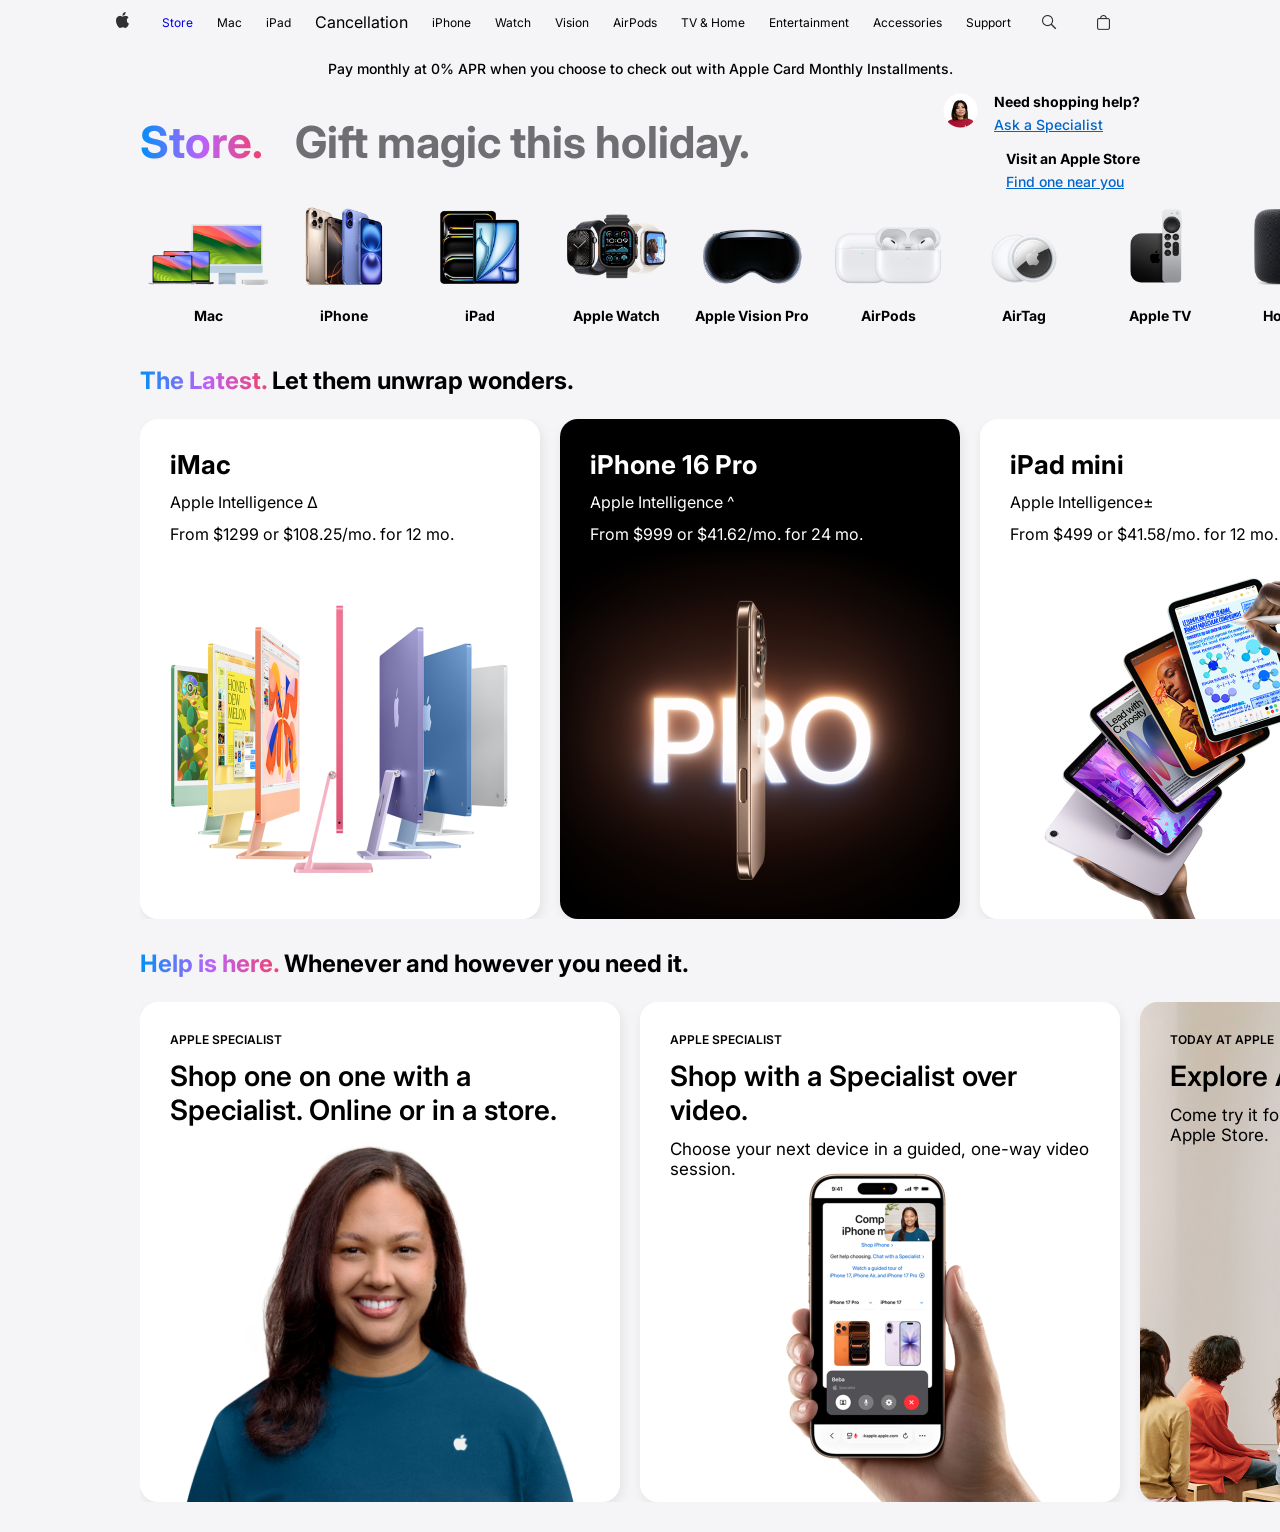
==== commit 7f111626: "finish" ====
--- a/store.html
+++ b/store.html
@@ -17,7 +17,7 @@
 
         <a href="./store.html" class="header-link">Store</a>
         <span class="header-link">Mac</span>
-        <span class="header-link">iPad</span>
+        <span class="header-link">iPad</span>Cancellation
         <span class="header-link">iPhone</span>
         <span class="header-link">Watch</span>
         <span class="header-link">Vision</span>
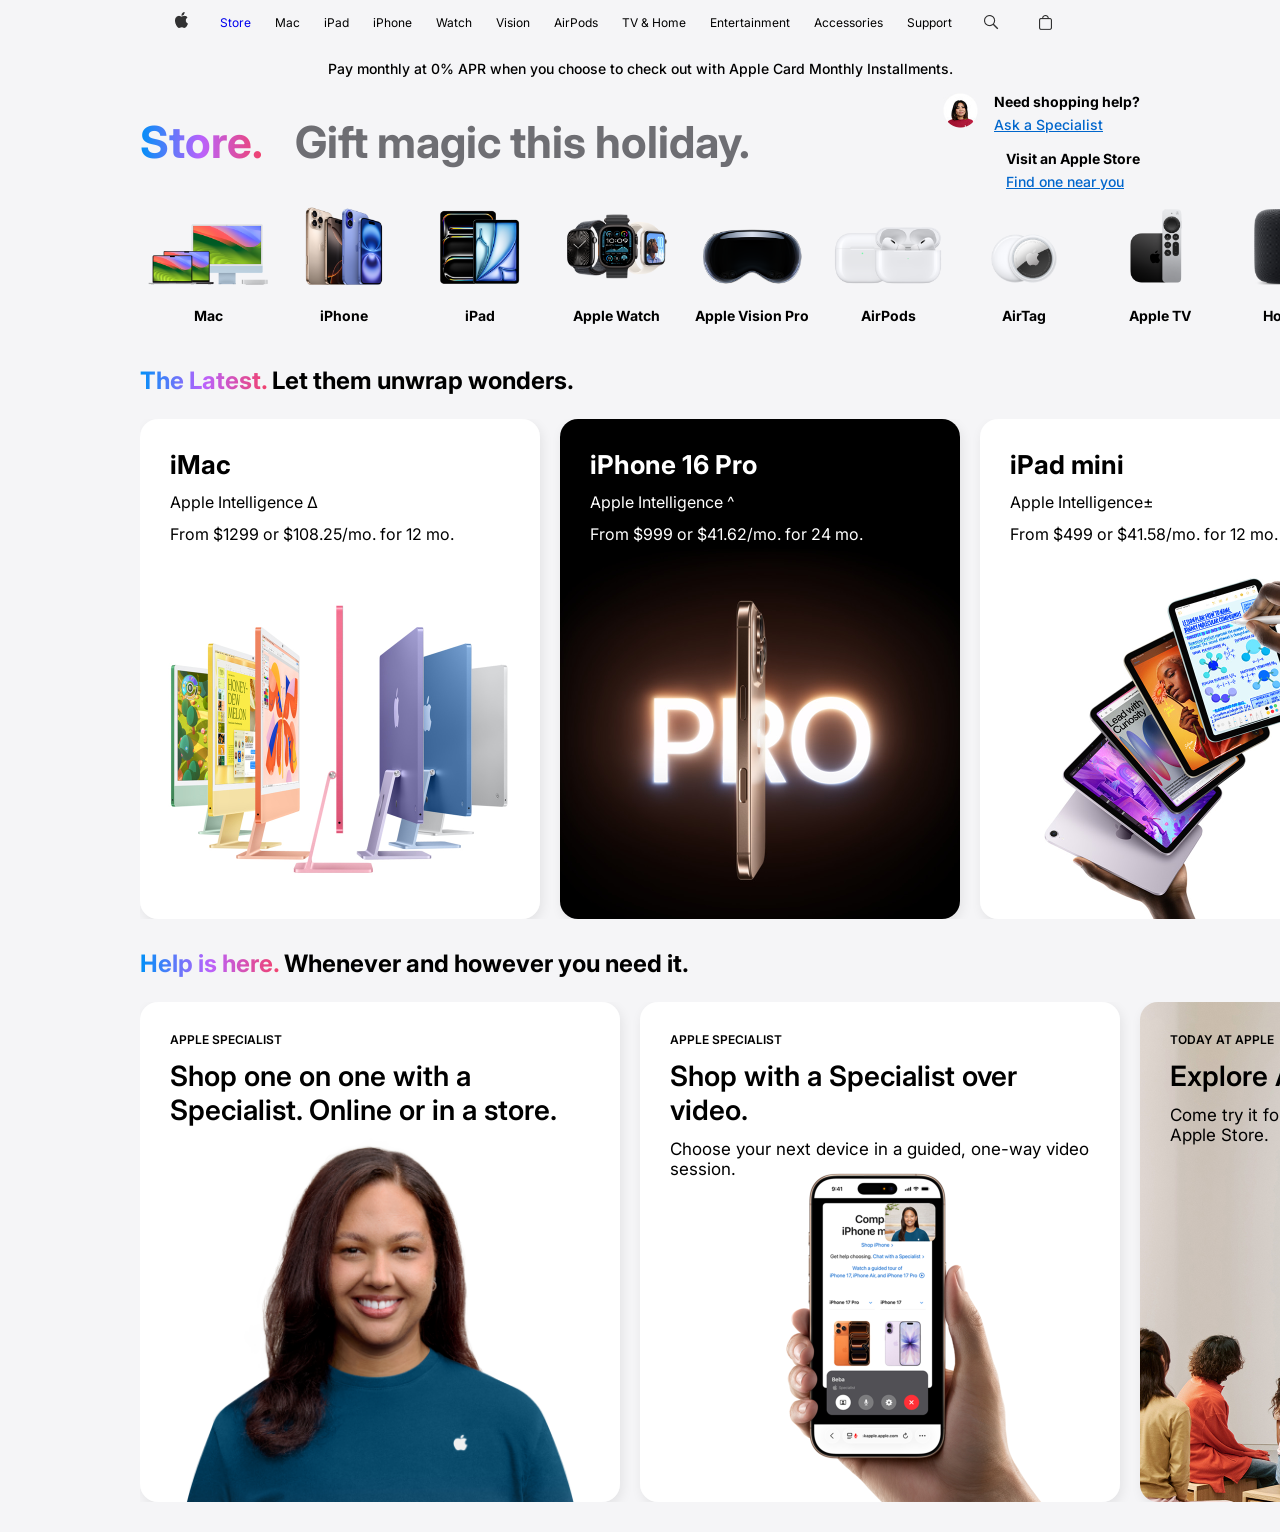
==== commit 2cfba229: "done" ====
--- a/store.html
+++ b/store.html
@@ -17,7 +17,7 @@
 
         <a href="./store.html" class="header-link">Store</a>
         <span class="header-link">Mac</span>
-        <span class="header-link">iPad</span>Cancellation
+        <span class="header-link">iPad</span>
         <span class="header-link">iPhone</span>
         <span class="header-link">Watch</span>
         <span class="header-link">Vision</span>
